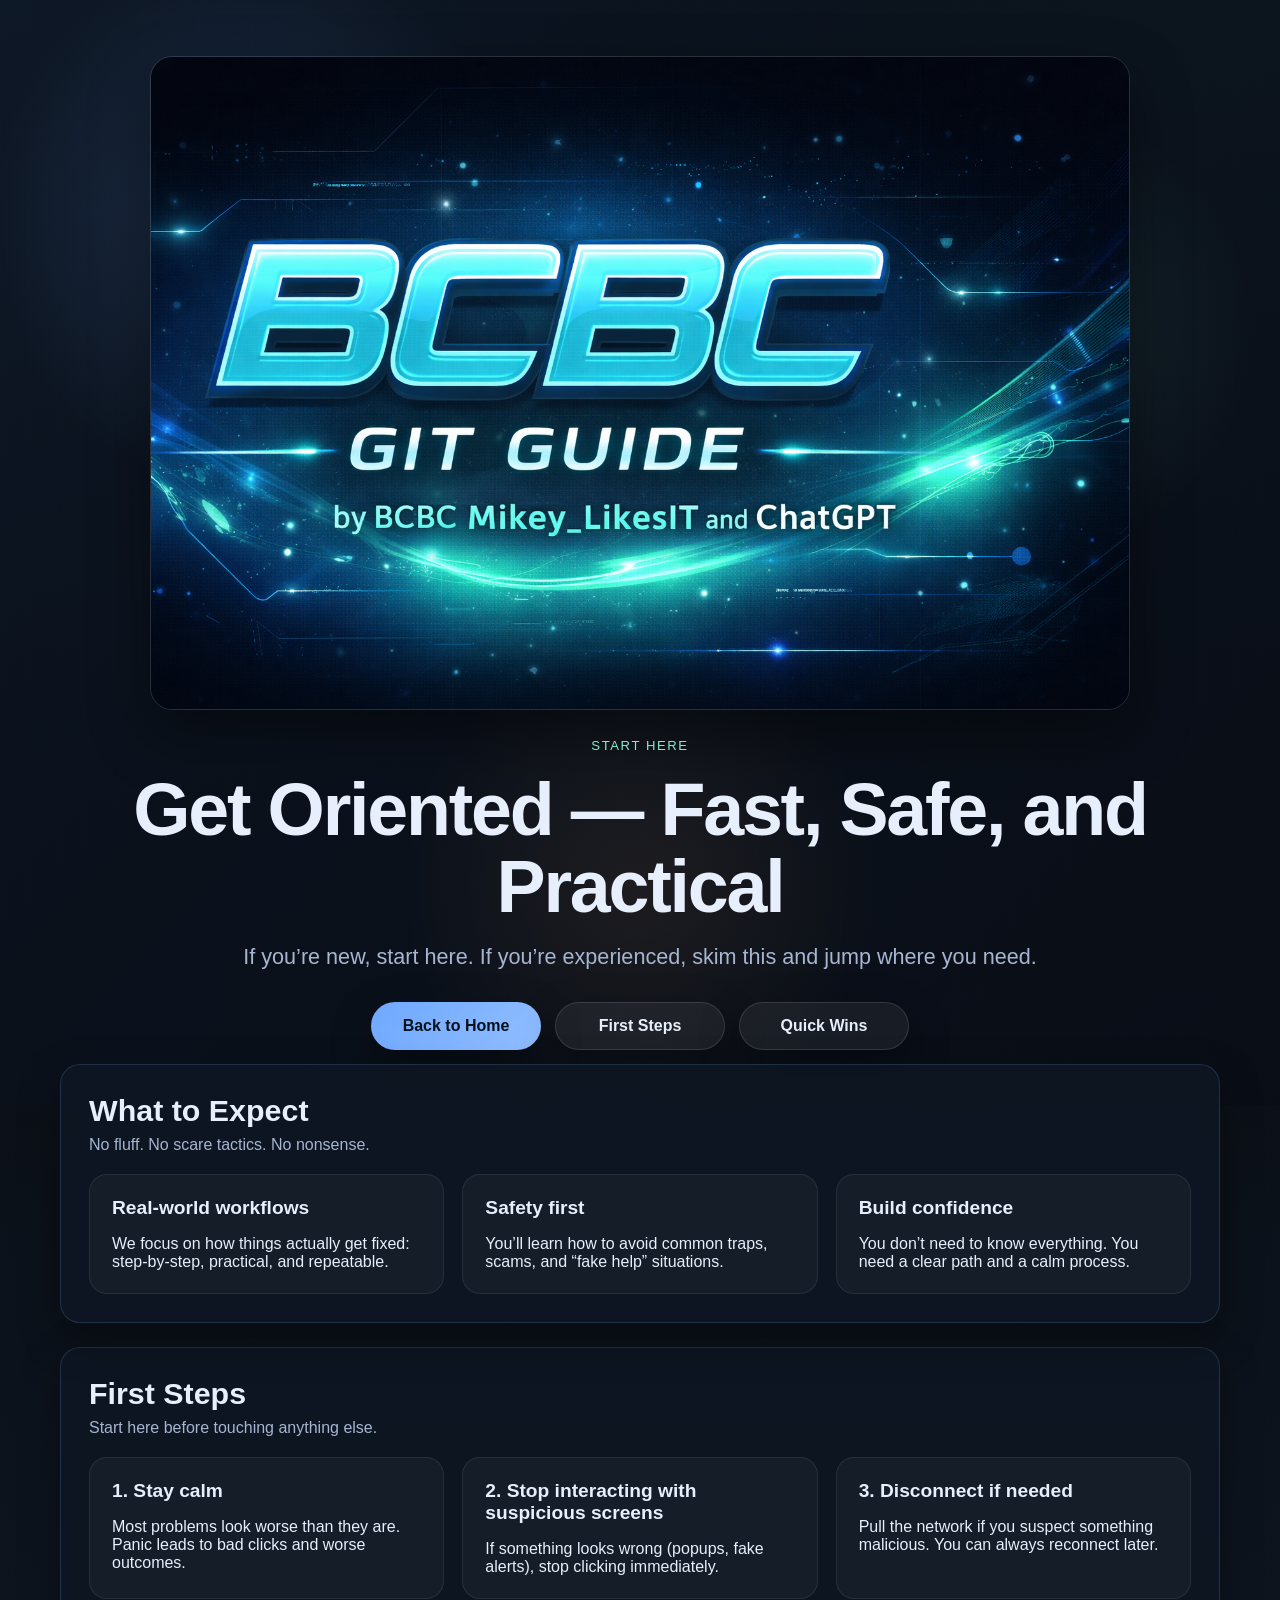
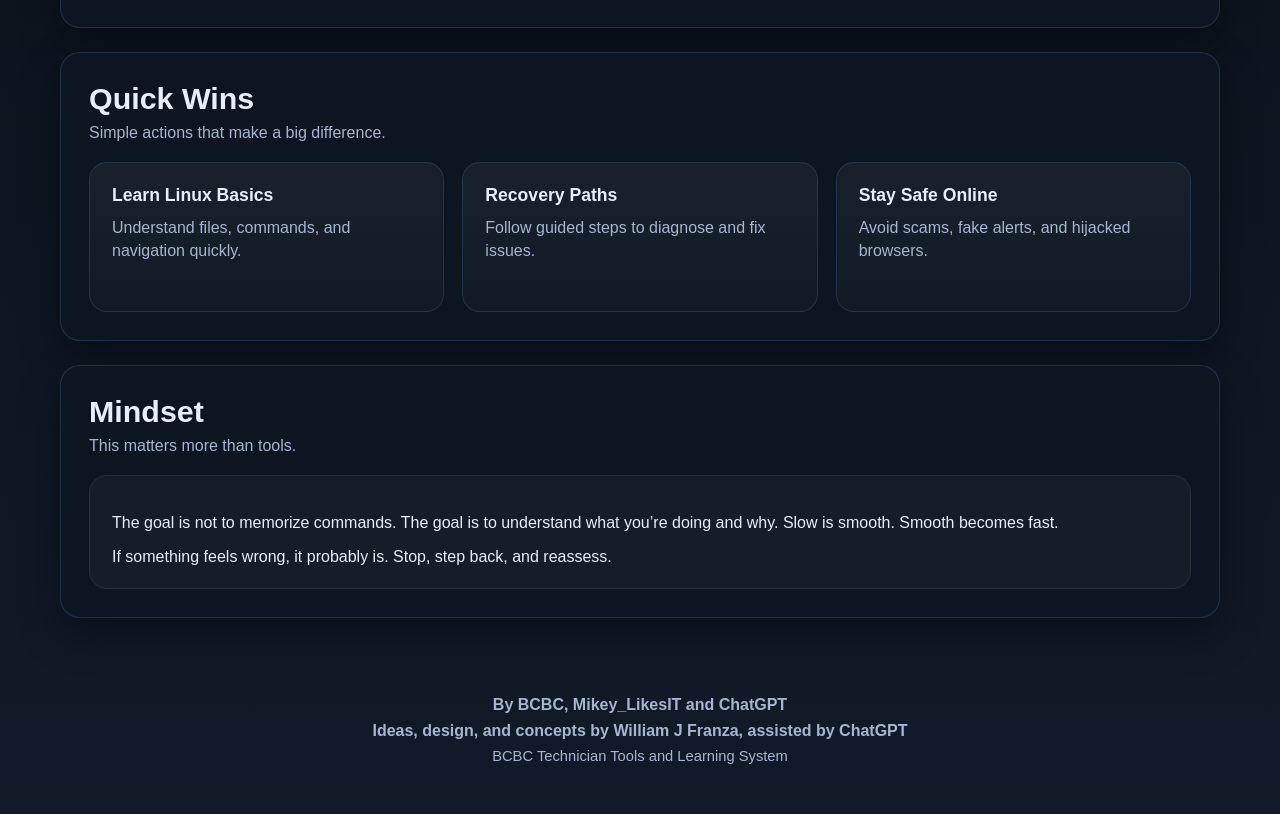
==== start-here.html @ f7e3a0af "Add Start Here page" ====
<!doctype html>
<html lang="en">
<head>
  <meta charset="utf-8">
  <meta name="viewport" content="width=device-width, initial-scale=1">
  <title>Start Here | BCBC Technician Tools</title>
  <meta name="description" content="Start here with BCBC: safe first steps, mindset, and quick wins for learning Linux, recovery, and practical tech workflows.">
  <link rel="stylesheet" href="style.css">
</head>
<body>
  <div class="site-shell">
    <header class="hero">
      <div class="hero-overlay"></div>
      <div class="hero-inner">
        <div class="banner-wrap">
          <img src="banner.png" alt="BCBC banner" class="hero-banner">
        </div>

        <p class="eyebrow">Start Here</p>
        <h1>Get Oriented — Fast, Safe, and Practical</h1>
        <p class="tagline">If you’re new, start here. If you’re experienced, skim this and jump where you need.</p>

        <div class="hero-buttons">
          <a class="btn btn-primary" href="index.html">Back to Home</a>
          <a class="btn btn-secondary" href="#first-steps">First Steps</a>
          <a class="btn btn-secondary" href="#quick-wins">Quick Wins</a>
        </div>
      </div>
    </header>

    <main>
      <section class="panel intro-panel">
        <div class="panel-header">
          <h2>What to Expect</h2>
          <p class="subtext">No fluff. No scare tactics. No nonsense.</p>
        </div>

        <div class="intro-grid">
          <article class="card">
            <h3>Real-world workflows</h3>
            <p>We focus on how things actually get fixed: step-by-step, practical, and repeatable.</p>
          </article>

          <article class="card">
            <h3>Safety first</h3>
            <p>You’ll learn how to avoid common traps, scams, and “fake help” situations.</p>
          </article>

          <article class="card">
            <h3>Build confidence</h3>
            <p>You don’t need to know everything. You need a clear path and a calm process.</p>
          </article>
        </div>
      </section>

      <section id="first-steps" class="panel">
        <div class="panel-header">
          <h2>First Steps</h2>
          <p class="subtext">Start here before touching anything else.</p>
        </div>

        <div class="intro-grid">
          <article class="card">
            <h3>1. Stay calm</h3>
            <p>Most problems look worse than they are. Panic leads to bad clicks and worse outcomes.</p>
          </article>

          <article class="card">
            <h3>2. Stop interacting with suspicious screens</h3>
            <p>If something looks wrong (popups, fake alerts), stop clicking immediately.</p>
          </article>

          <article class="card">
            <h3>3. Disconnect if needed</h3>
            <p>Pull the network if you suspect something malicious. You can always reconnect later.</p>
          </article>
        </div>
      </section>

      <section id="quick-wins" class="panel">
        <div class="panel-header">
          <h2>Quick Wins</h2>
          <p class="subtext">Simple actions that make a big difference.</p>
        </div>

        <div class="button-grid">
          <a class="menu-card" href="learn-linux.html">
            <span class="menu-title">Learn Linux Basics</span>
            <span class="menu-copy">Understand files, commands, and navigation quickly.</span>
          </a>

          <a class="menu-card" href="recovery-repair.html">
            <span class="menu-title">Recovery Paths</span>
            <span class="menu-copy">Follow guided steps to diagnose and fix issues.</span>
          </a>

          <a class="menu-card" href="privacy-security.html">
            <span class="menu-title">Stay Safe Online</span>
            <span class="menu-copy">Avoid scams, fake alerts, and hijacked browsers.</span>
          </a>
        </div>
      </section>

      <section class="panel">
        <div class="panel-header">
          <h2>Mindset</h2>
          <p class="subtext">This matters more than tools.</p>
        </div>

        <div class="card">
          <p>
            The goal is not to memorize commands. The goal is to understand what you’re doing and why.
            Slow is smooth. Smooth becomes fast.
          </p>
          <p>
            If something feels wrong, it probably is. Stop, step back, and reassess.
          </p>
        </div>
      </section>
    </main>

    <footer class="site-footer">
      <p><strong>By BCBC, Mikey_LikesIT and ChatGPT</strong></p>
      <p><strong>Ideas, design, and concepts by William J Franza, assisted by ChatGPT</strong></p>
      <p class="footer-small">BCBC Technician Tools and Learning System</p>
    </footer>
  </div>

  <script src="app.js"></script>
</body>
</html>
---- style.css ----
:root {
  --bg: #0a0f16;
  --bg2: #101826;
  --panel: rgba(14, 22, 34, 0.92);
  --panel-border: rgba(120, 170, 255, 0.18);
  --text: #e7eefc;
  --muted: #a7b5d1;
  --accent: #6ea8ff;
  --accent-2: #7ef0c9;
  --warning: #ffb86b;
  --danger: #ff7a7a;
  --shadow: 0 16px 40px rgba(0, 0, 0, 0.35);
  --radius: 20px;
  --maxw: 1200px;
}

* {
  box-sizing: border-box;
}

html {
  scroll-behavior: smooth;
}

body {
  margin: 0;
  font-family: Arial, Helvetica, sans-serif;
  background:
    radial-gradient(circle at top left, rgba(110, 168, 255, 0.15), transparent 30%),
    radial-gradient(circle at top right, rgba(126, 240, 201, 0.10), transparent 25%),
    linear-gradient(180deg, #071019 0%, #0a0f16 38%, #111a28 100%);
  color: var(--text);
  min-height: 100vh;
}

a {
  color: inherit;
  text-decoration: none;
}

.site-shell {
  width: 100%;
}

.hero {
  position: relative;
  min-height: 78vh;
  display: flex;
  align-items: center;
  justify-content: center;
  padding: 56px 20px;
  overflow: hidden;
}

.hero::before {
  content: "";
  position: absolute;
  inset: 0;
  background:
    linear-gradient(135deg, rgba(12, 21, 34, 0.82), rgba(9, 13, 22, 0.88)),
    repeating-linear-gradient(
      90deg,
      rgba(255,255,255,0.02) 0,
      rgba(255,255,255,0.02) 1px,
      transparent 1px,
      transparent 28px
    );
  z-index: 0;
}

.hero-overlay {
  position: absolute;
  inset: 0;
  background:
    radial-gradient(circle at 20% 20%, rgba(110, 168, 255, 0.18), transparent 20%),
    radial-gradient(circle at 80% 30%, rgba(126, 240, 201, 0.10), transparent 18%),
    radial-gradient(circle at 50% 80%, rgba(255, 184, 107, 0.08), transparent 22%);
  z-index: 1;
}

.hero-inner {
  position: relative;
  z-index: 2;
  width: 100%;
  max-width: var(--maxw);
  text-align: center;
}

.banner-wrap {
  margin: 0 auto 28px;
  max-width: 980px;
}

.hero-banner {
  display: block;
  width: 100%;
  height: auto;
  border-radius: 22px;
  border: 1px solid rgba(255,255,255,0.12);
  box-shadow: 0 24px 60px rgba(0, 0, 0, 0.42);
}

.eyebrow {
  color: var(--accent-2);
  text-transform: uppercase;
  letter-spacing: 0.12em;
  font-size: 0.82rem;
  margin-bottom: 18px;
}

.hero h1 {
  margin: 0;
  font-size: clamp(2.2rem, 6vw, 4.6rem);
  line-height: 1.05;
  letter-spacing: -0.03em;
}

.tagline {
  margin: 18px auto 0;
  max-width: 850px;
  color: var(--muted);
  font-size: clamp(1rem, 2vw, 1.35rem);
}

.hero-buttons {
  display: flex;
  gap: 14px;
  justify-content: center;
  flex-wrap: wrap;
  margin-top: 32px;
}

.btn {
  display: inline-flex;
  align-items: center;
  justify-content: center;
  min-width: 170px;
  padding: 14px 20px;
  border-radius: 999px;
  font-weight: bold;
  transition: transform 0.18s ease, box-shadow 0.18s ease, background 0.18s ease;
  box-shadow: var(--shadow);
}

.btn:hover {
  transform: translateY(-2px);
}

.btn-primary {
  background: linear-gradient(135deg, var(--accent), #92bfff);
  color: #08111d;
}

.btn-secondary {
  background: rgba(255, 255, 255, 0.06);
  border: 1px solid rgba(255,255,255,0.12);
  color: var(--text);
}

main {
  width: 100%;
  max-width: var(--maxw);
  margin: 0 auto;
  padding: 0 20px 50px;
}

.panel {
  background: var(--panel);
  border: 1px solid var(--panel-border);
  border-radius: var(--radius);
  box-shadow: var(--shadow);
  margin-top: 24px;
  padding: 28px;
  backdrop-filter: blur(8px);
}

.intro-panel {
  margin-top: -42px;
  position: relative;
  z-index: 5;
}

.panel-header {
  margin-bottom: 20px;
}

.panel-header h2 {
  margin: 0 0 8px;
  font-size: 1.9rem;
}

.subtext {
  margin: 0;
  color: var(--muted);
}

.intro-grid,
.button-grid,
.two-column {
  display: grid;
  gap: 18px;
}

.intro-grid {
  grid-template-columns: repeat(auto-fit, minmax(240px, 1fr));
}

.card {
  background: rgba(255,255,255,0.035);
  border: 1px solid rgba(255,255,255,0.08);
  border-radius: 18px;
  padding: 22px;
}

.card h3 {
  margin-top: 0;
  margin-bottom: 12px;
  font-size: 1.2rem;
}

.card p:last-child,
.card ul:last-child {
  margin-bottom: 0;
}

.warning-panel {
  border-color: rgba(255, 184, 107, 0.22);
}

.warning-box {
  background: rgba(255, 184, 107, 0.08);
  border: 1px solid rgba(255, 184, 107, 0.2);
  border-radius: 18px;
  padding: 22px;
}

.warning-box ul {
  margin-top: 14px;
  margin-bottom: 14px;
  padding-left: 20px;
}

.warning-short {
  color: #ffd6b0;
  font-weight: bold;
}

.button-grid {
  grid-template-columns: repeat(auto-fit, minmax(220px, 1fr));
}

.menu-card {
  display: block;
  background: linear-gradient(180deg, rgba(255,255,255,0.05), rgba(255,255,255,0.025));
  border: 1px solid rgba(110, 168, 255, 0.16);
  border-radius: 18px;
  padding: 22px;
  min-height: 150px;
  transition: transform 0.18s ease, border-color 0.18s ease, background 0.18s ease;
}

.menu-card:hover {
  transform: translateY(-3px);
  border-color: rgba(126, 240, 201, 0.45);
  background: linear-gradient(180deg, rgba(110,168,255,0.08), rgba(255,255,255,0.04));
}

.menu-title {
  display: block;
  font-size: 1.1rem;
  font-weight: bold;
  margin-bottom: 10px;
}

.menu-copy {
  display: block;
  color: var(--muted);
  line-height: 1.45;
}

.two-column {
  grid-template-columns: repeat(auto-fit, minmax(280px, 1fr));
}

.next-list {
  margin: 0;
  padding-left: 20px;
}

.next-list li + li {
  margin-top: 8px;
}

.site-footer {
  max-width: var(--maxw);
  margin: 28px auto 50px;
  padding: 0 20px;
  color: var(--muted);
  text-align: center;
}

.site-footer p {
  margin: 8px 0;
}

.footer-small {
  font-size: 0.92rem;
}

.reveal {
  opacity: 0;
  transform: translateY(16px);
  transition: opacity 0.55s ease, transform 0.55s ease;
}

.reveal.visible {
  opacity: 1;
  transform: translateY(0);
}

@media (max-width: 700px) {
  .hero {
    min-height: 68vh;
    padding-top: 44px;
    padding-bottom: 44px;
  }

  .panel {
    padding: 22px;
  }

  .intro-panel {
    margin-top: -24px;
  }

  .btn {
    width: 100%;
    max-width: 320px;
  }

  .hero-buttons {
    flex-direction: column;
    align-items: center;
  }

  .banner-wrap {
    margin-bottom: 20px;
  }
}
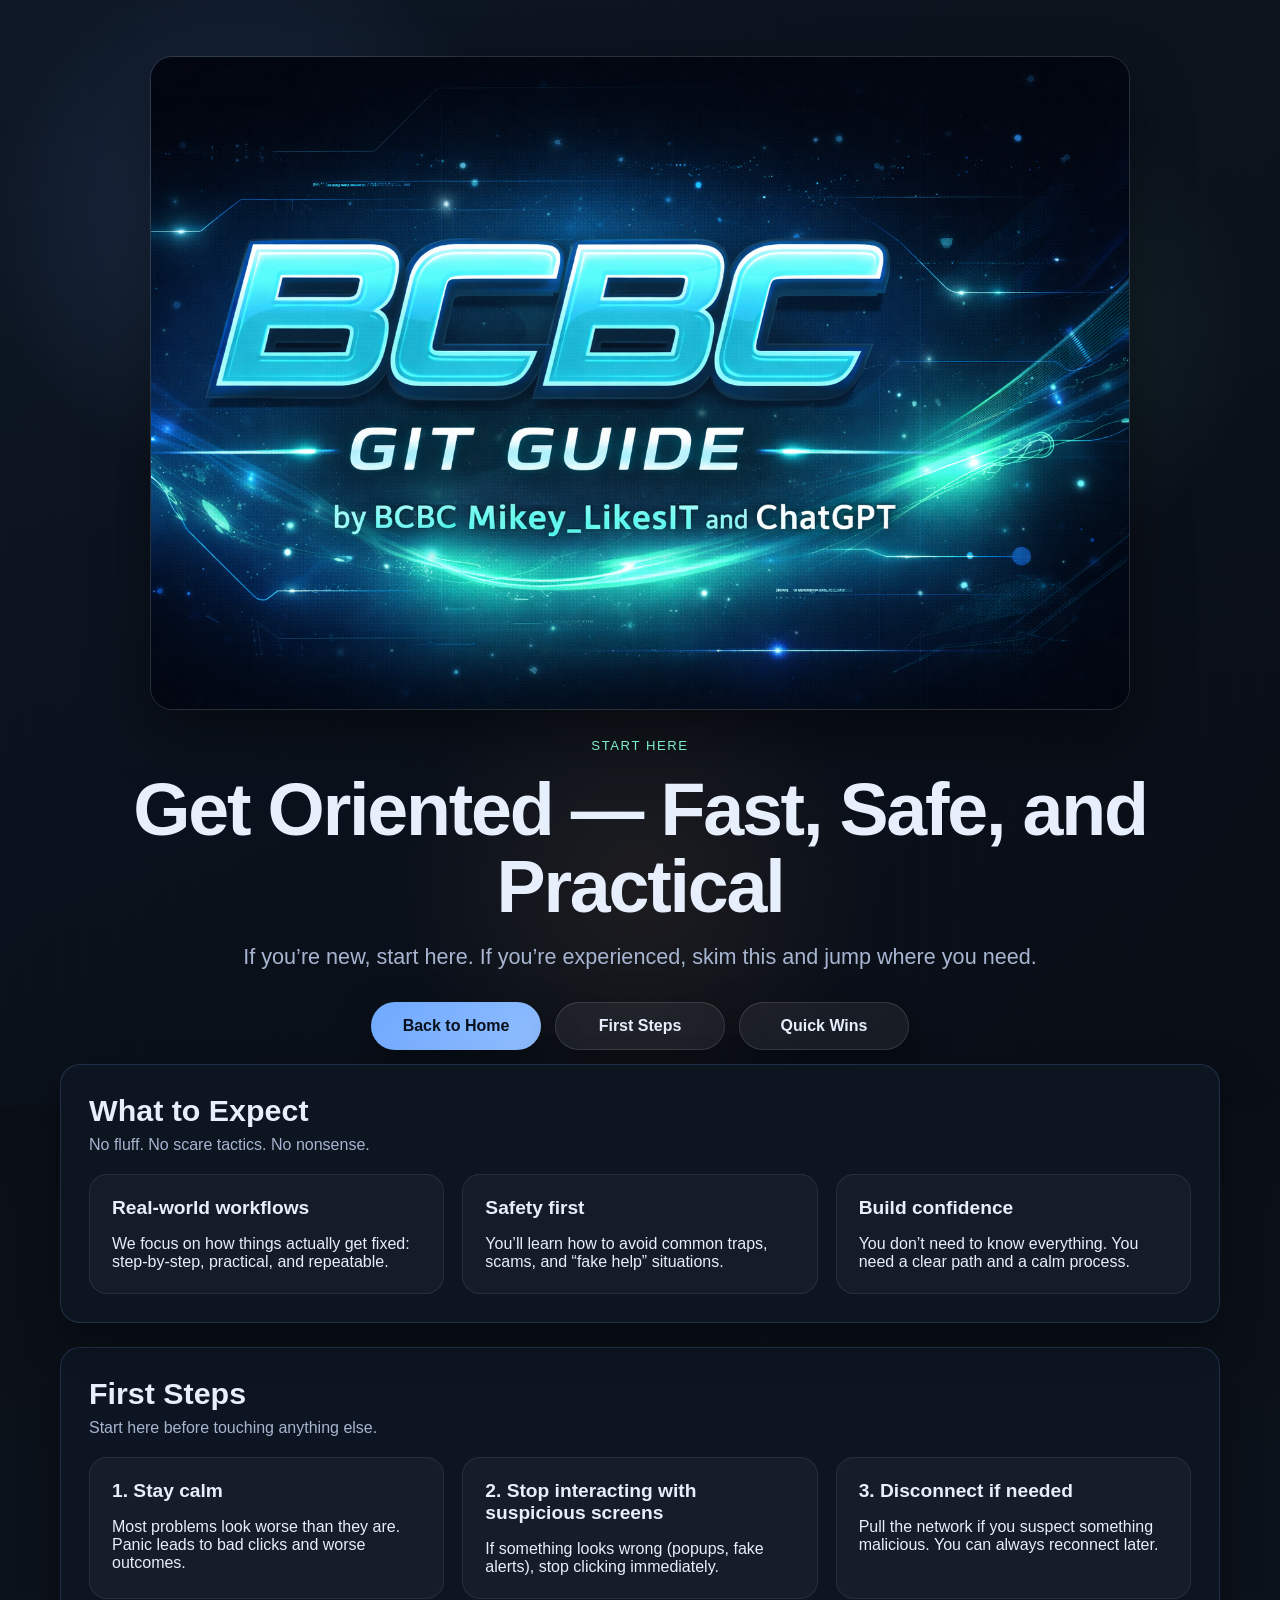
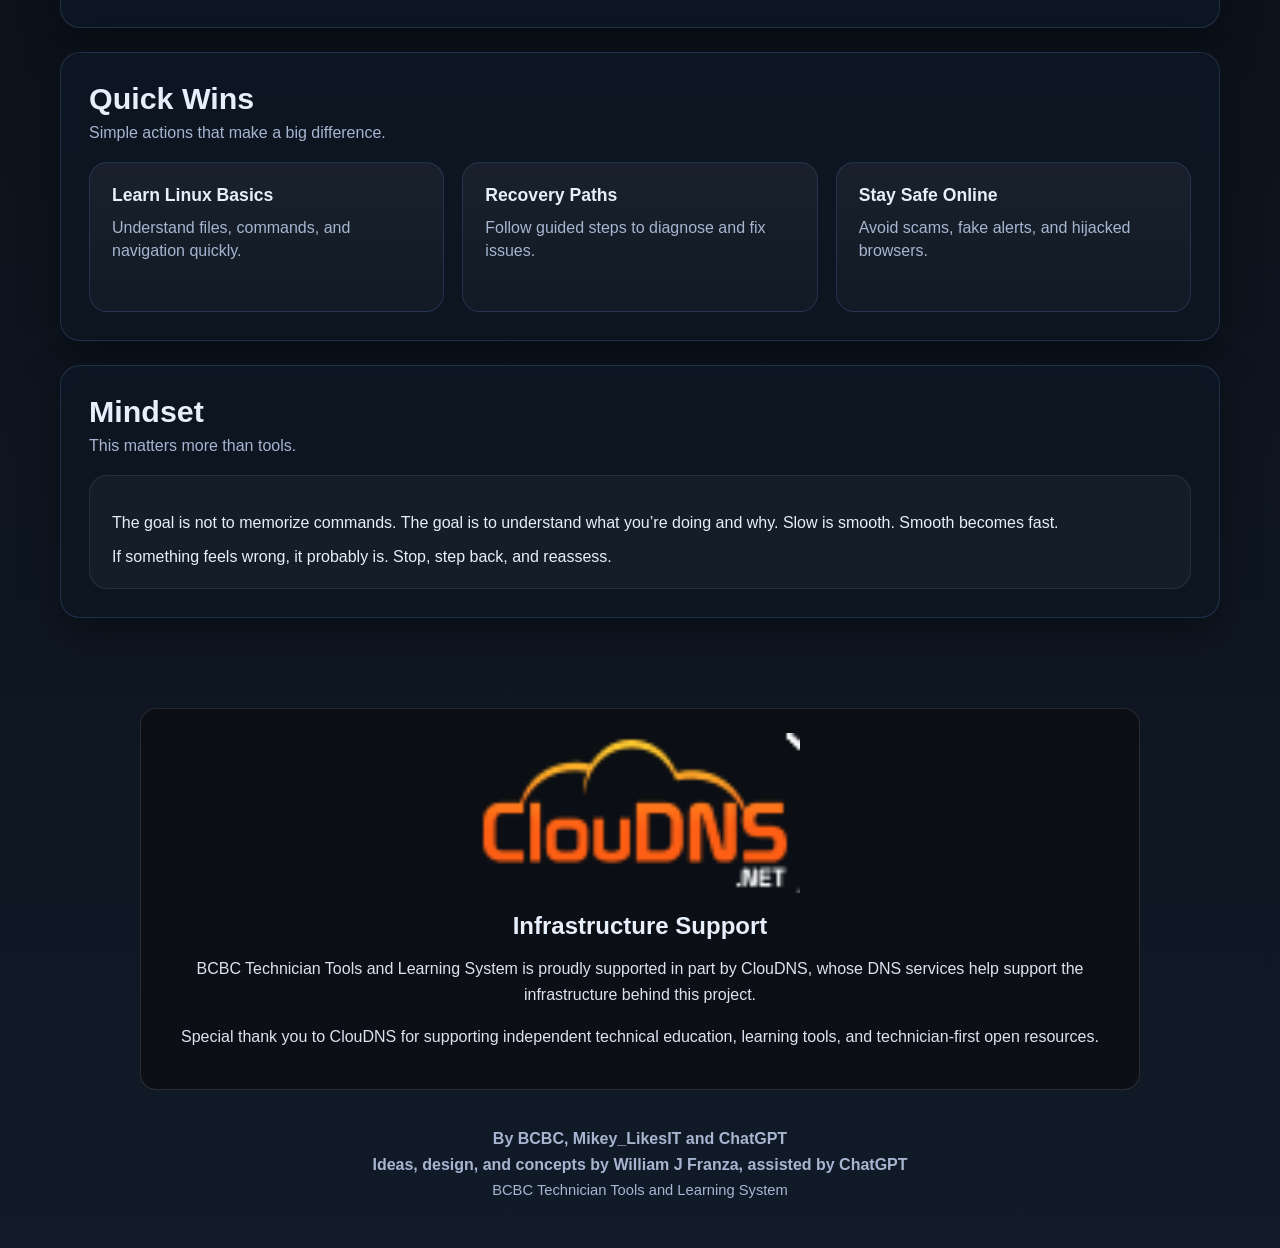
==== commit debee818: "Add ClouDNS sponsor integration" ====
--- a/start-here.html
+++ b/start-here.html
@@ -119,6 +119,18 @@
       </section>
     </main>
 
+<section class="sponsor-note">
+  <img src="assets/img/cloudns-logo-crop.png" alt="ClouDNS logo" class="cloudns-logo">
+  <h2>Infrastructure Support</h2>
+  <p>
+    BCBC Technician Tools and Learning System is proudly supported in part by
+    ClouDNS, whose DNS services help support the infrastructure behind this project.
+  </p>
+  <p>
+    Special thank you to ClouDNS for supporting independent technical education,
+    learning tools, and technician-first open resources.
+  </p>
+</section>
     <footer class="site-footer">
       <p><strong>By BCBC, Mikey_LikesIT and ChatGPT</strong></p>
       <p><strong>Ideas, design, and concepts by William J Franza, assisted by ChatGPT</strong></p>
--- a/style.css
+++ b/style.css
@@ -346,4 +346,30 @@
   .banner-wrap {
     margin-bottom: 20px;
   }
-}+}
+.sponsor-note {
+  margin: 40px auto;
+  padding: 24px;
+  max-width: 1000px;
+  border: 1px solid rgba(255,255,255,0.12);
+  border-radius: 16px;
+  background: rgba(10,10,10,0.55);
+  text-align: center;
+}
+
+.cloudns-logo {
+  display: block;
+  margin: 0 auto 18px auto;
+  max-width: 320px;
+  width: 100%;
+  height: auto;
+}
+
+.sponsor-note h2 {
+  margin-bottom: 12px;
+}
+
+.sponsor-note p {
+  line-height: 1.6;
+  opacity: 0.95;
+}
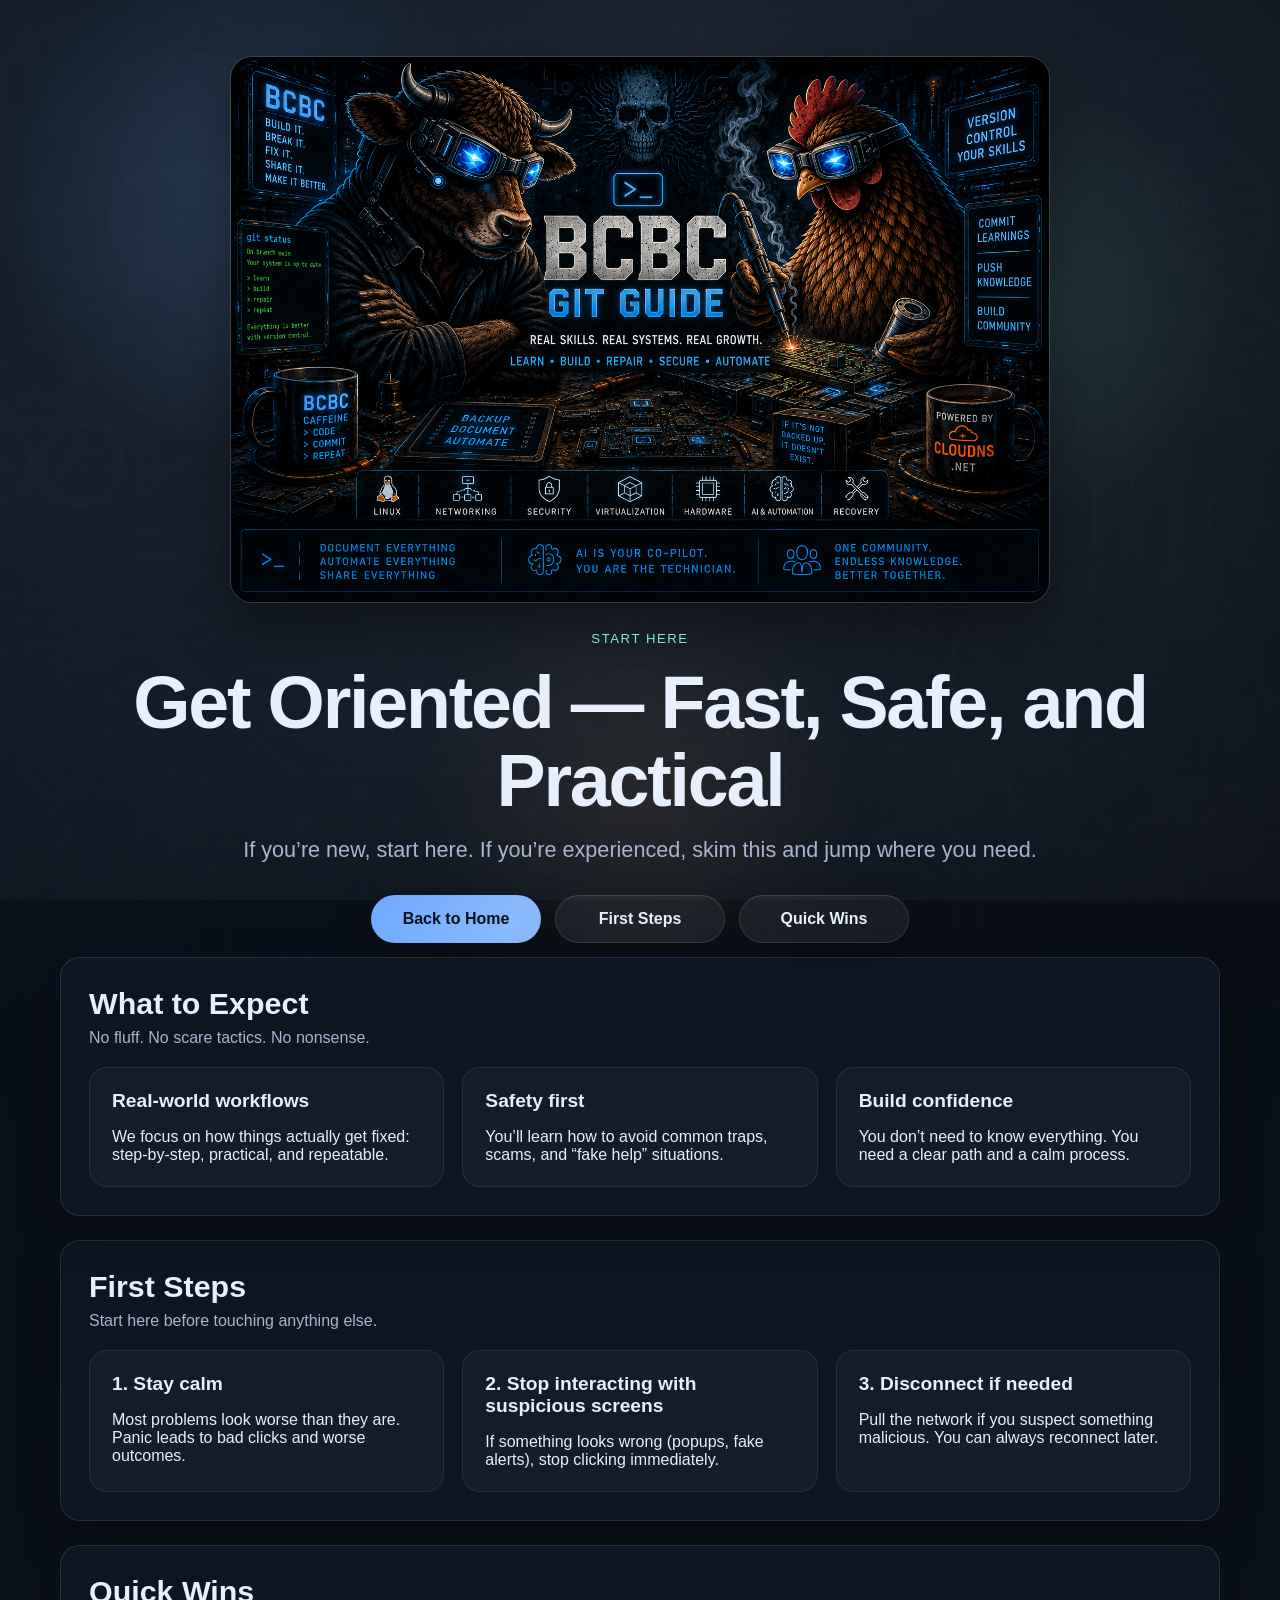
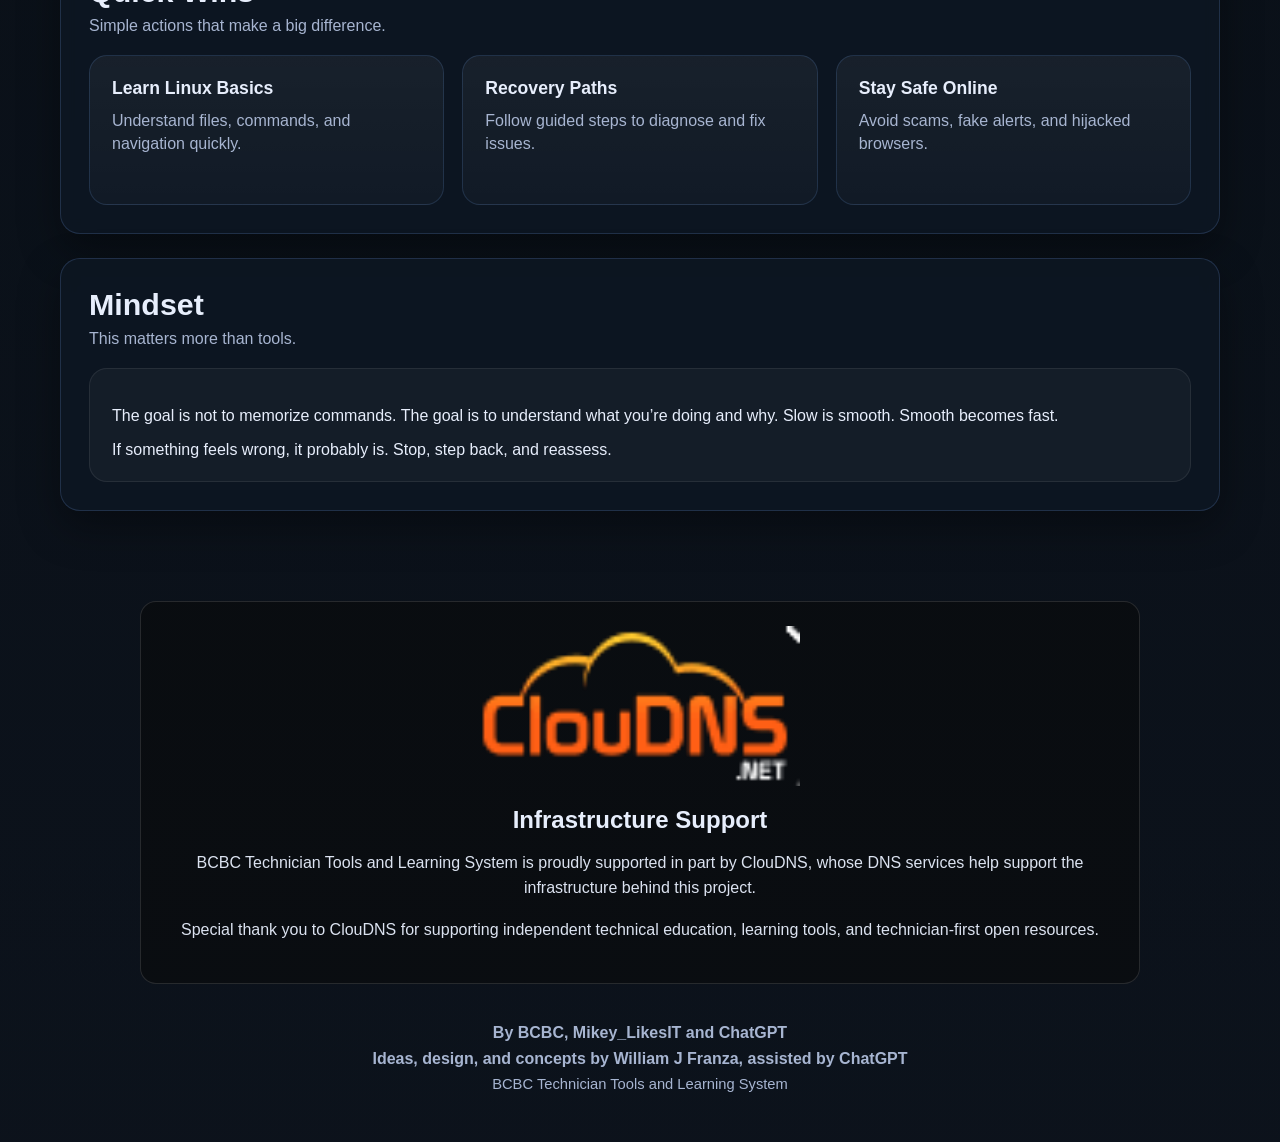
==== commit fb2875c6: "Link ClouDNS sponsor logo" ====
--- a/start-here.html
+++ b/start-here.html
@@ -120,7 +120,7 @@
     </main>
 
 <section class="sponsor-note">
-  <img src="assets/img/cloudns-logo-crop.png" alt="ClouDNS logo" class="cloudns-logo">
+  <a href="https://www.cloudns.net/" target="_blank" rel="noopener noreferrer"><img src="assets/img/cloudns-logo-crop.png" alt="ClouDNS logo" class="cloudns-logo"></a>
   <h2>Infrastructure Support</h2>
   <p>
     BCBC Technician Tools and Learning System is proudly supported in part by
--- a/style.css
+++ b/style.css
@@ -26,8 +26,10 @@
   margin: 0;
   font-family: Arial, Helvetica, sans-serif;
   background:
-    radial-gradient(circle at top left, rgba(110, 168, 255, 0.15), transparent 30%),
+    linear-gradient(rgba(7, 16, 25, 0.58), rgba(10, 15, 22, 0.70)),
+    radial-gradient(circle at top left, rgba(110, 168, 255, 0.16), transparent 30%),
     radial-gradient(circle at top right, rgba(126, 240, 201, 0.10), transparent 25%),
+    url("assets/img/bcbc-whispy-bg.png") center top / cover fixed no-repeat,
     linear-gradient(180deg, #071019 0%, #0a0f16 38%, #111a28 100%);
   color: var(--text);
   min-height: 100vh;
@@ -57,7 +59,7 @@
   position: absolute;
   inset: 0;
   background:
-    linear-gradient(135deg, rgba(12, 21, 34, 0.82), rgba(9, 13, 22, 0.88)),
+    linear-gradient(135deg, rgba(12, 21, 34, 0.54), rgba(9, 13, 22, 0.66)),
     repeating-linear-gradient(
       90deg,
       rgba(255,255,255,0.02) 0,
@@ -88,7 +90,7 @@
 
 .banner-wrap {
   margin: 0 auto 28px;
-  max-width: 980px;
+  max-width: 820px;
 }
 
 .hero-banner {
